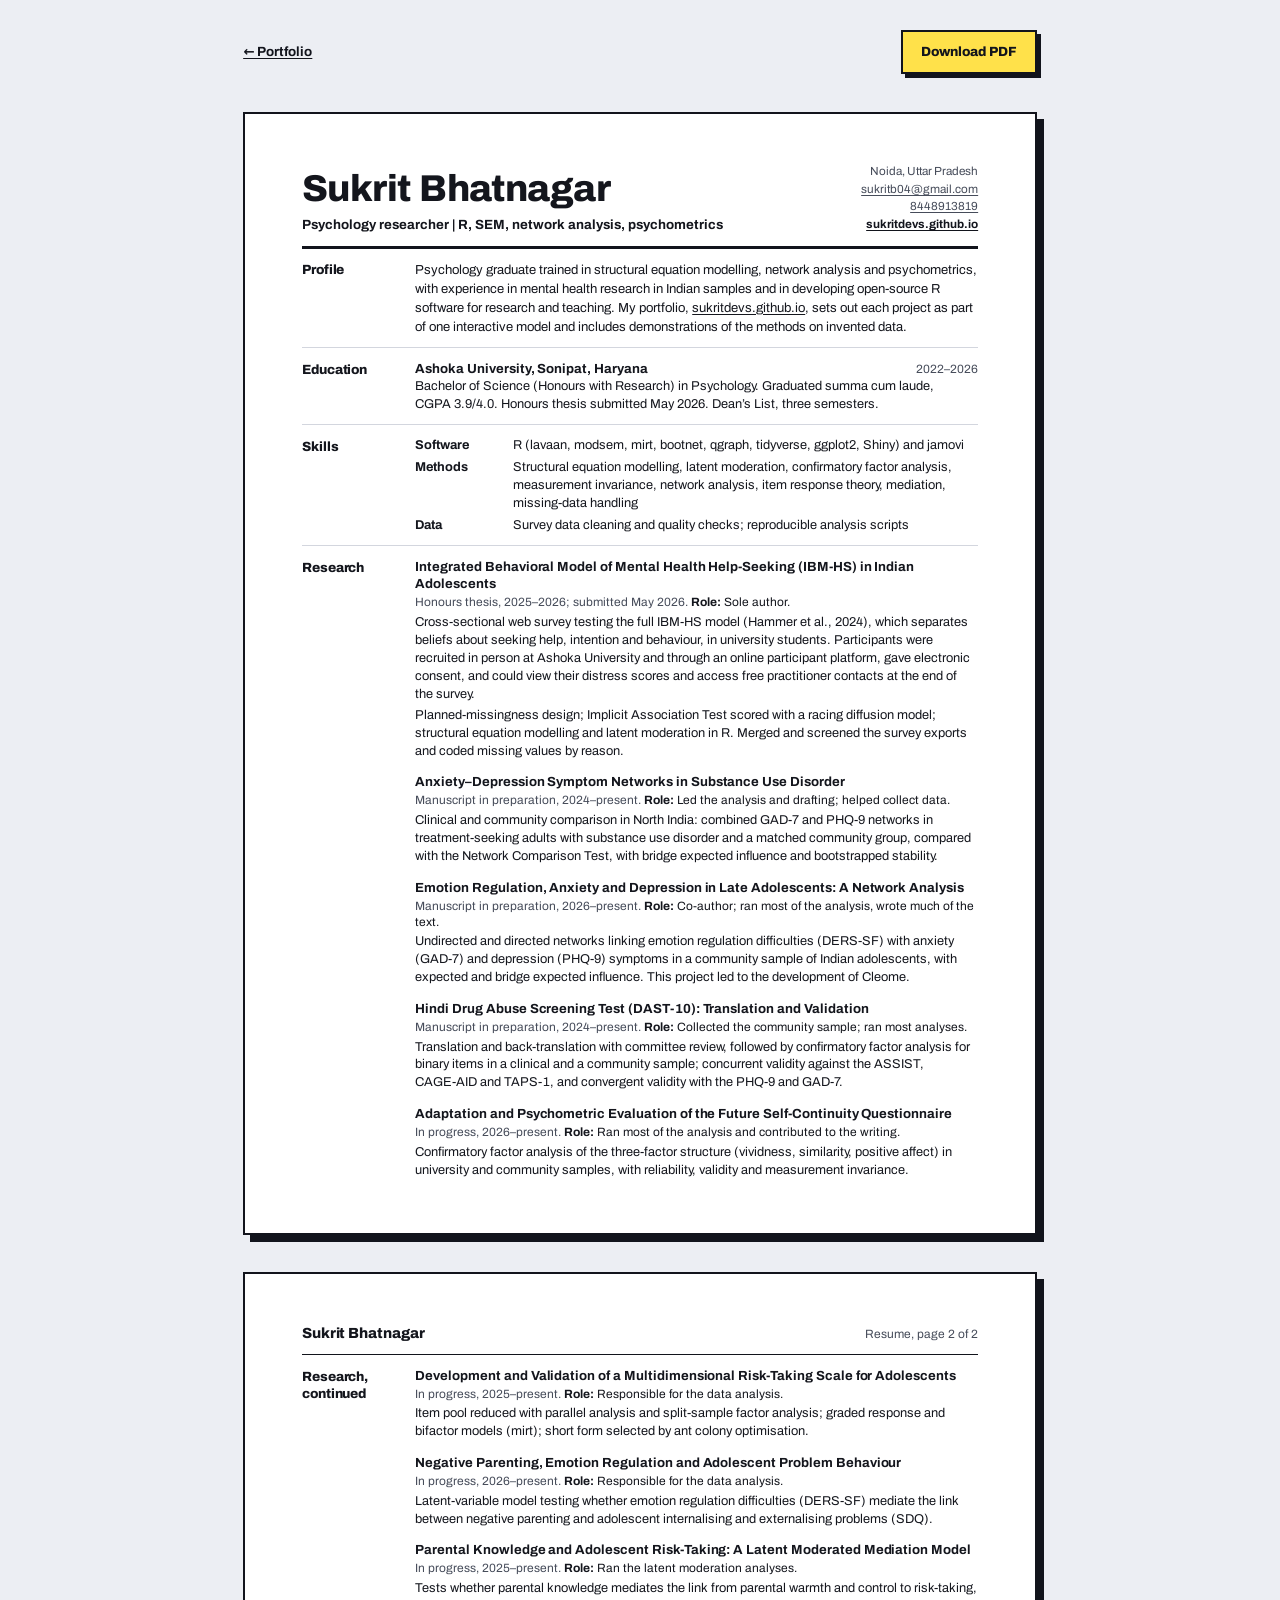
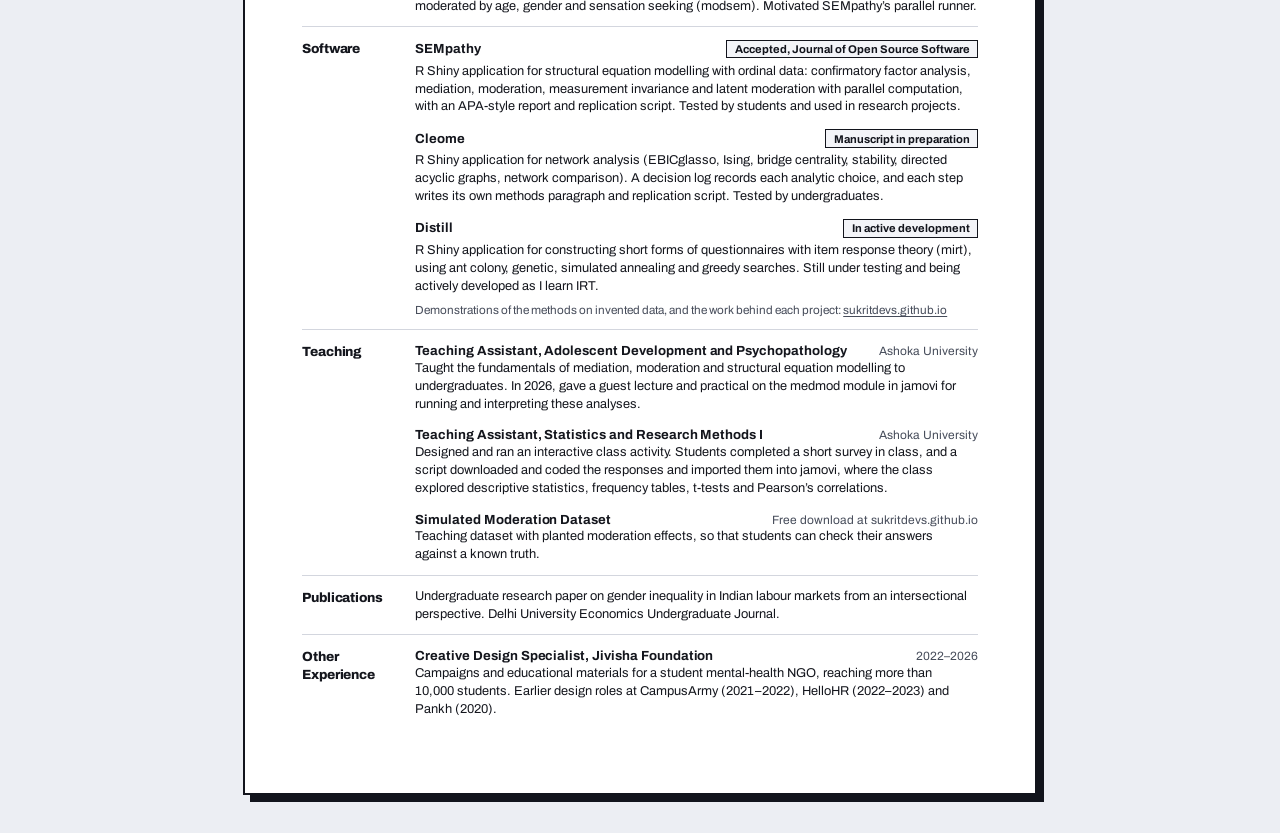
==== resume/index.html @ bdaf333e "Add the resume as a page of the site with a PDF download, and point every Resume link at it" ====
<!doctype html>
<html lang="en-IN">
<head>
<meta charset="utf-8">
<meta name="viewport" content="width=device-width, initial-scale=1">
<title>Sukrit Bhatnagar: Resume</title>
<!--
  A4 resume, two pages. To make a PDF: open in Chrome, Edge or Brave, Print, destination "Save as PDF",
  paper size A4, margins "None", and "Background graphics" on. The font (Archivo, as on the portfolio site)
  is embedded as a static font, so the file works offline and the PDF text stays selectable.
-->
<style id="fonts">@font-face{font-family:'Archivo';font-weight:400;font-style:normal;font-display:block;src:url([data-uri]) format('woff2')}
@font-face{font-family:'Archivo';font-weight:700;font-style:normal;font-display:block;src:url([data-uri]) format('woff2')}
@font-face{font-family:'Archivo';font-weight:800;font-style:normal;font-display:block;src:url([data-uri]) format('woff2')}
</style>
<style>
  :root{
    color-scheme:light;
    --ink:#12141C; --fg:#14161D; --muted:#464C5A; --line:#D3D6DE; --paper:#ECEEF3;
    --sans:'Archivo','Segoe UI',system-ui,-apple-system,Arial,sans-serif;
  }
  @page{size:A4;margin:0}
  *{box-sizing:border-box}
  html{-webkit-print-color-adjust:exact;print-color-adjust:exact}
  body{margin:0;background:var(--paper);color:var(--fg);font-family:var(--sans);font-weight:400;
       font-size:9.6pt;line-height:1.4;font-kerning:normal;text-rendering:optimizeLegibility;-webkit-font-smoothing:antialiased}

  /* Each sheet is one A4 page. On screen the sheets float on the paper colour with the site's hard shadow. */
  .sheet{width:210mm;height:297mm;margin:10mm auto;padding:13mm 15mm 6mm;background:#fff;overflow:hidden;
         border:2.5px solid var(--ink);box-shadow:7px 7px 0 var(--ink)}
  @media print{
    body{background:#fff}
    .sheet{margin:0;border:0;box-shadow:none;height:296mm;break-after:page}
    .sheet:last-child{break-after:auto}
  }
  @media screen and (max-width:820px){ .sheet{width:auto;height:auto;margin:0 0 6mm;border:0;box-shadow:none;padding:16px;overflow:visible} }

  a{color:inherit;text-decoration:underline;text-decoration-thickness:.6pt;text-underline-offset:1.6pt}
  p,ul,h1,h2,h3,dl,dd,address{margin:0}
  b,strong{font-weight:700}
  .nb{white-space:nowrap}

  /* On screen only: a way back and the PDF download. Not printed, so the A4 pages are unchanged. */
  .tools{width:210mm;margin:8mm auto 0;display:flex;justify-content:space-between;align-items:center;gap:12px;font-size:10pt}
  .tools a{display:inline-flex;align-items:center;min-height:44px;font-weight:700;color:var(--ink)}
  .tools .dl{padding:0 18px;background:#FFE14A;border:2.5px solid var(--ink);box-shadow:4px 4px 0 var(--ink);text-decoration:none;font-weight:800}
  .tools .dl:hover,.tools .dl:focus-visible{transform:translate(-1px,-1px);box-shadow:5px 5px 0 var(--ink)}
  @media print{.tools{display:none}}
  @media screen and (max-width:820px){.tools{width:auto;padding:12px 16px 10px}}

  /* Header (page 1) */
  .top{display:grid;grid-template-columns:1fr auto;gap:0 8mm;align-items:end;padding-bottom:3.2mm;border-bottom:2.4pt solid var(--ink)}
  h1{font-weight:800;font-size:28pt;line-height:1;letter-spacing:-.015em;word-spacing:.06em}
  .aim{margin-top:2.4mm;font-weight:700;font-size:10pt;line-height:1.25}
  address{font-style:normal;text-align:right;font-size:8.8pt;line-height:1.5;color:var(--muted)}

  /* Running header (page 2) */
  .run{display:flex;justify-content:space-between;align-items:baseline;padding-bottom:2.6mm;border-bottom:1.2pt solid var(--ink);font-size:9pt}
  .run b{font-weight:800;font-size:11pt;letter-spacing:-.005em}
  .run span{color:var(--muted)}

  /* Rows: label in the margin, content beside it. DOM order stays label, then content. */
  .row{display:grid;grid-template-columns:25mm 1fr;column-gap:5mm;padding:3.2mm 0 2.8mm;border-top:.6pt solid var(--line)}
  .top + .row, .run + .row{border-top:0}
  h2{font-weight:800;font-size:10pt;line-height:1.3;padding-top:.2mm;letter-spacing:-.005em}

  .lede{font-size:9.8pt;line-height:1.45}

  .entry{break-inside:avoid}
  .entry + .entry{margin-top:3.4mm}
  h3{font-weight:700;font-size:9.9pt;line-height:1.3;letter-spacing:-.003em}
  /* Status in grey, then the role in full ink so a reader can see what was done by whom. */
  .sub{font-size:9pt;line-height:1.35;margin:.5mm 0 .9mm}
  .sub .st{color:var(--muted)}
  .desc{text-wrap:pretty}
  .desc + .desc{margin-top:.9mm}
  .head{display:flex;justify-content:space-between;align-items:baseline;gap:5mm}
  .when{color:var(--muted);font-size:9pt;white-space:nowrap}
  /* a status tag on a software entry: boxed, in full ink, so a reader sees the stage at a glance */
  .head:has(.tag){margin-bottom:1.2mm}
  .when.tag{color:var(--ink);font-weight:700;font-size:8.4pt;line-height:1.25;padding:.35mm 2mm;border:.7pt solid var(--ink);background:#F3F4F8}
  address a[href*="github.io"]{font-weight:700;color:var(--ink)}

  .skills{display:grid;grid-template-columns:23mm 1fr;gap:1mm 3mm}
  .skills dt{font-weight:700}
  .note{font-size:8.8pt;color:var(--muted);margin-top:1.6mm}

  @media screen and (max-width:820px){
    .top{grid-template-columns:1fr;gap:3mm 0}
    address{text-align:left}
    .row{grid-template-columns:1fr;row-gap:1.5mm}
    .skills{grid-template-columns:30mm 1fr}
    .head{flex-direction:column;gap:.4mm}
    .when{white-space:normal}
    h1{font-size:24pt}
    .run{flex-direction:column}
  }
</style>
</head>
<body>

<nav class="tools" aria-label="Resume options">
  <a href="../">&larr; Portfolio</a>
  <a class="dl" href="../downloads/Sukrit%20Research%20Assistant%2BTeaching%20Resume.pdf" download="Sukrit Research Assistant+Teaching Resume.pdf">Download PDF</a>
</nav>

<!-- ============================ PAGE 1 ============================ -->
<main class="sheet" id="p1">

  <header class="top">
    <div>
      <h1>Sukrit Bhatnagar</h1>
      <p class="aim">Psychology researcher | R, SEM, network analysis, psychometrics</p>
    </div>
    <address>
      Noida, Uttar Pradesh<br>
      <a href="mailto:sukritb04@gmail.com">sukritb04@gmail.com</a><br>
      <a href="tel:+918448913819">8448913819</a><br>
      <a href="https://sukritdevs.github.io">sukritdevs.github.io</a>
    </address>
  </header>

  <section class="row" aria-labelledby="s-profile">
    <h2 id="s-profile">Profile</h2>
    <p class="lede">Psychology graduate trained in structural equation modelling, network analysis and psychometrics, with experience in mental health research in Indian samples and in developing open-source R software for research and teaching. My portfolio, <a href="https://sukritdevs.github.io">sukritdevs.github.io</a>, sets out each project as part of one interactive model and includes demonstrations of the methods on invented data.</p>
  </section>

  <section class="row" aria-labelledby="s-edu">
    <h2 id="s-edu">Education</h2>
    <article class="entry">
      <div class="head"><h3>Ashoka University, Sonipat, Haryana</h3><span class="when">2022–2026</span></div>
      <p class="desc">Bachelor of Science (Honours with Research) in Psychology. Graduated summa cum laude, <span class="nb">CGPA 3.9/4.0</span>. Honours thesis submitted May 2026. Dean’s List, three semesters.</p>
    </article>
  </section>

  <section class="row" aria-labelledby="s-skills">
    <h2 id="s-skills">Skills</h2>
    <dl class="skills">
      <dt>Software</dt><dd>R (lavaan, modsem, mirt, bootnet, qgraph, tidyverse, ggplot2, Shiny) and jamovi</dd>
      <dt>Methods</dt><dd>Structural equation modelling, latent moderation, confirmatory factor analysis, measurement invariance, network analysis, item response theory, mediation, missing-data handling</dd>
      <dt>Data</dt><dd>Survey data cleaning and quality checks; reproducible analysis scripts</dd>
    </dl>
  </section>

  <section class="row" aria-labelledby="s-res">
    <h2 id="s-res">Research</h2>
    <div>
      <article class="entry">
        <h3>Integrated Behavioral Model of Mental Health Help-Seeking (<span class="nb">IBM-HS</span>) in Indian Adolescents</h3>
        <p class="sub"><span class="st">Honours thesis, 2025–2026; submitted May 2026.</span> <b>Role:</b> Sole author.</p>
        <p class="desc">Cross-sectional web survey testing the full <span class="nb">IBM-HS</span> model (Hammer et al., 2024), which separates beliefs about seeking help, intention and behaviour, in university students. Participants were recruited in person at Ashoka University and through an online participant platform, gave electronic consent, and could view their distress scores and access free practitioner contacts at the end of the survey.</p>
        <p class="desc">Planned-missingness design; Implicit Association Test scored with a racing diffusion model; structural equation modelling and latent moderation in R. Merged and screened the survey exports and coded missing values by reason.</p>
      </article>

      <article class="entry">
        <h3>Anxiety–Depression Symptom Networks in Substance Use Disorder</h3>
        <p class="sub"><span class="st">Manuscript in preparation, 2024–present.</span> <b>Role:</b> Led the analysis and drafting; helped collect data.</p>
        <p class="desc">Clinical and community comparison in North India: combined <span class="nb">GAD-7</span> and <span class="nb">PHQ-9</span> networks in treatment-seeking adults with substance use disorder and a matched community group, compared with the Network Comparison Test, with bridge expected influence and bootstrapped stability.</p>
      </article>

      <article class="entry">
        <h3>Emotion Regulation, Anxiety and Depression in Late Adolescents: A Network Analysis</h3>
        <p class="sub"><span class="st">Manuscript in preparation, 2026–present.</span> <b>Role:</b> Co-author; ran most of the analysis, wrote much of the text.</p>
        <p class="desc">Undirected and directed networks linking emotion regulation difficulties (<span class="nb">DERS-SF</span>) with anxiety (<span class="nb">GAD-7</span>) and depression (<span class="nb">PHQ-9</span>) symptoms in a community sample of Indian adolescents, with expected and bridge expected influence. This project led to the development of Cleome.</p>
      </article>

      <article class="entry">
        <h3>Hindi Drug Abuse Screening Test (<span class="nb">DAST-10</span>): Translation and Validation</h3>
        <p class="sub"><span class="st">Manuscript in preparation, 2024–present.</span> <b>Role:</b> Collected the community sample; ran most analyses.</p>
        <p class="desc">Translation and back-translation with committee review, followed by confirmatory factor analysis for binary items in a clinical and a community sample; concurrent validity against the ASSIST, <span class="nb">CAGE-AID</span> and <span class="nb">TAPS-1</span>, and convergent validity with the <span class="nb">PHQ-9</span> and <span class="nb">GAD-7</span>.</p>
      </article>

      <article class="entry">
        <h3>Adaptation and Psychometric Evaluation of the Future Self-Continuity Questionnaire</h3>
        <p class="sub"><span class="st">In progress, 2026–present.</span> <b>Role:</b> Ran most of the analysis and contributed to the writing.</p>
        <p class="desc">Confirmatory factor analysis of the three-factor structure (vividness, similarity, positive affect) in university and community samples, with reliability, validity and measurement invariance.</p>
      </article>
    </div>
  </section>

</main>

<!-- ============================ PAGE 2 ============================ -->
<main class="sheet" id="p2">

  <header class="run"><b>Sukrit Bhatnagar</b><span>Resume, page 2 of 2</span></header>

  <section class="row" aria-labelledby="s-res2">
    <h2 id="s-res2">Research, continued</h2>
    <div>
      <article class="entry">
        <h3>Development and Validation of a Multidimensional Risk-Taking Scale for Adolescents</h3>
        <p class="sub"><span class="st">In progress, 2025–present.</span> <b>Role:</b> Responsible for the data analysis.</p>
        <p class="desc">Item pool reduced with parallel analysis and split-sample factor analysis; graded response and bifactor models (mirt); short form selected by ant colony optimisation.</p>
      </article>

      <article class="entry">
        <h3>Negative Parenting, Emotion Regulation and Adolescent Problem Behaviour</h3>
        <p class="sub"><span class="st">In progress, 2026–present.</span> <b>Role:</b> Responsible for the data analysis.</p>
        <p class="desc">Latent-variable model testing whether emotion regulation difficulties (<span class="nb">DERS-SF</span>) mediate the link between negative parenting and adolescent internalising and externalising problems (SDQ).</p>
      </article>

      <article class="entry">
        <h3>Parental Knowledge and Adolescent Risk-Taking: A Latent Moderated Mediation Model</h3>
        <p class="sub"><span class="st">In progress, 2025–present.</span> <b>Role:</b> Ran the latent moderation analyses.</p>
        <p class="desc">Tests whether parental knowledge mediates the link from parental warmth and control to <span class="nb">risk-taking</span>, moderated by age, gender and sensation seeking (modsem). Motivated SEMpathy’s parallel runner.</p>
      </article>
    </div>
  </section>

  <section class="row" aria-labelledby="s-soft">
    <h2 id="s-soft">Software</h2>
    <div>
      <article class="entry">
        <div class="head"><h3>SEMpathy</h3><span class="when tag">Accepted, Journal of Open Source Software</span></div>
        <p class="desc">R Shiny application for structural equation modelling with ordinal data: confirmatory factor analysis, mediation, moderation, measurement invariance and latent moderation with parallel computation, with an APA-style report and replication script. Tested by students and used in research projects.</p>
      </article>
      <article class="entry">
        <div class="head"><h3>Cleome</h3><span class="when tag">Manuscript in preparation</span></div>
        <p class="desc">R Shiny application for network analysis (EBICglasso, Ising, bridge centrality, stability, directed acyclic graphs, network comparison). A decision log records each analytic choice, and each step writes its own methods paragraph and replication script. Tested by undergraduates.</p>
      </article>
      <article class="entry">
        <div class="head"><h3>Distill</h3><span class="when tag">In active development</span></div>
        <p class="desc">R Shiny application for constructing short forms of questionnaires with item response theory (mirt), using ant colony, genetic, simulated annealing and greedy searches. Still under testing and being actively developed as I learn IRT.</p>
      </article>
      <p class="note">Demonstrations of the methods on invented data, and the work behind each project: <a href="https://sukritdevs.github.io">sukritdevs.github.io</a></p>
    </div>
  </section>

  <section class="row" aria-labelledby="s-teach">
    <h2 id="s-teach">Teaching</h2>
    <div>
      <article class="entry">
        <div class="head"><h3>Teaching Assistant, Adolescent Development and Psychopathology</h3><span class="when">Ashoka University</span></div>
        <p class="desc">Taught the fundamentals of mediation, moderation and structural equation modelling to undergraduates. In 2026, gave a guest lecture and practical on the medmod module in jamovi for running and interpreting these analyses.</p>
      </article>
      <article class="entry">
        <div class="head"><h3>Teaching Assistant, Statistics and Research Methods I</h3><span class="when">Ashoka University</span></div>
        <p class="desc">Designed and ran an interactive class activity. Students completed a short survey in class, and a script downloaded and coded the responses and imported them into jamovi, where the class explored descriptive statistics, frequency tables, t-tests and Pearson’s correlations.</p>
      </article>
      <article class="entry">
        <div class="head"><h3>Simulated Moderation Dataset</h3><span class="when">Free download at sukritdevs.github.io</span></div>
        <p class="desc">Teaching dataset with planted moderation effects, so that students can check their answers against a known truth.</p>
      </article>
    </div>
  </section>

  <section class="row" aria-labelledby="s-pub">
    <h2 id="s-pub">Publications</h2>
    <article class="entry">
      <p class="desc">Undergraduate research paper on gender inequality in Indian labour markets from an intersectional perspective. Delhi University Economics Undergraduate Journal.</p>
    </article>
  </section>

  <section class="row" aria-labelledby="s-other">
    <h2 id="s-other">Other Experience</h2>
    <article class="entry">
      <div class="head"><h3>Creative Design Specialist, Jivisha Foundation</h3><span class="when">2022–2026</span></div>
      <p class="desc">Campaigns and educational materials for a student mental-health NGO, reaching more than 10,000 students. Earlier design roles at CampusArmy (2021–2022), HelloHR (2022–2023) and Pankh (2020).</p>
    </article>
  </section>

</main>

</body>
</html>
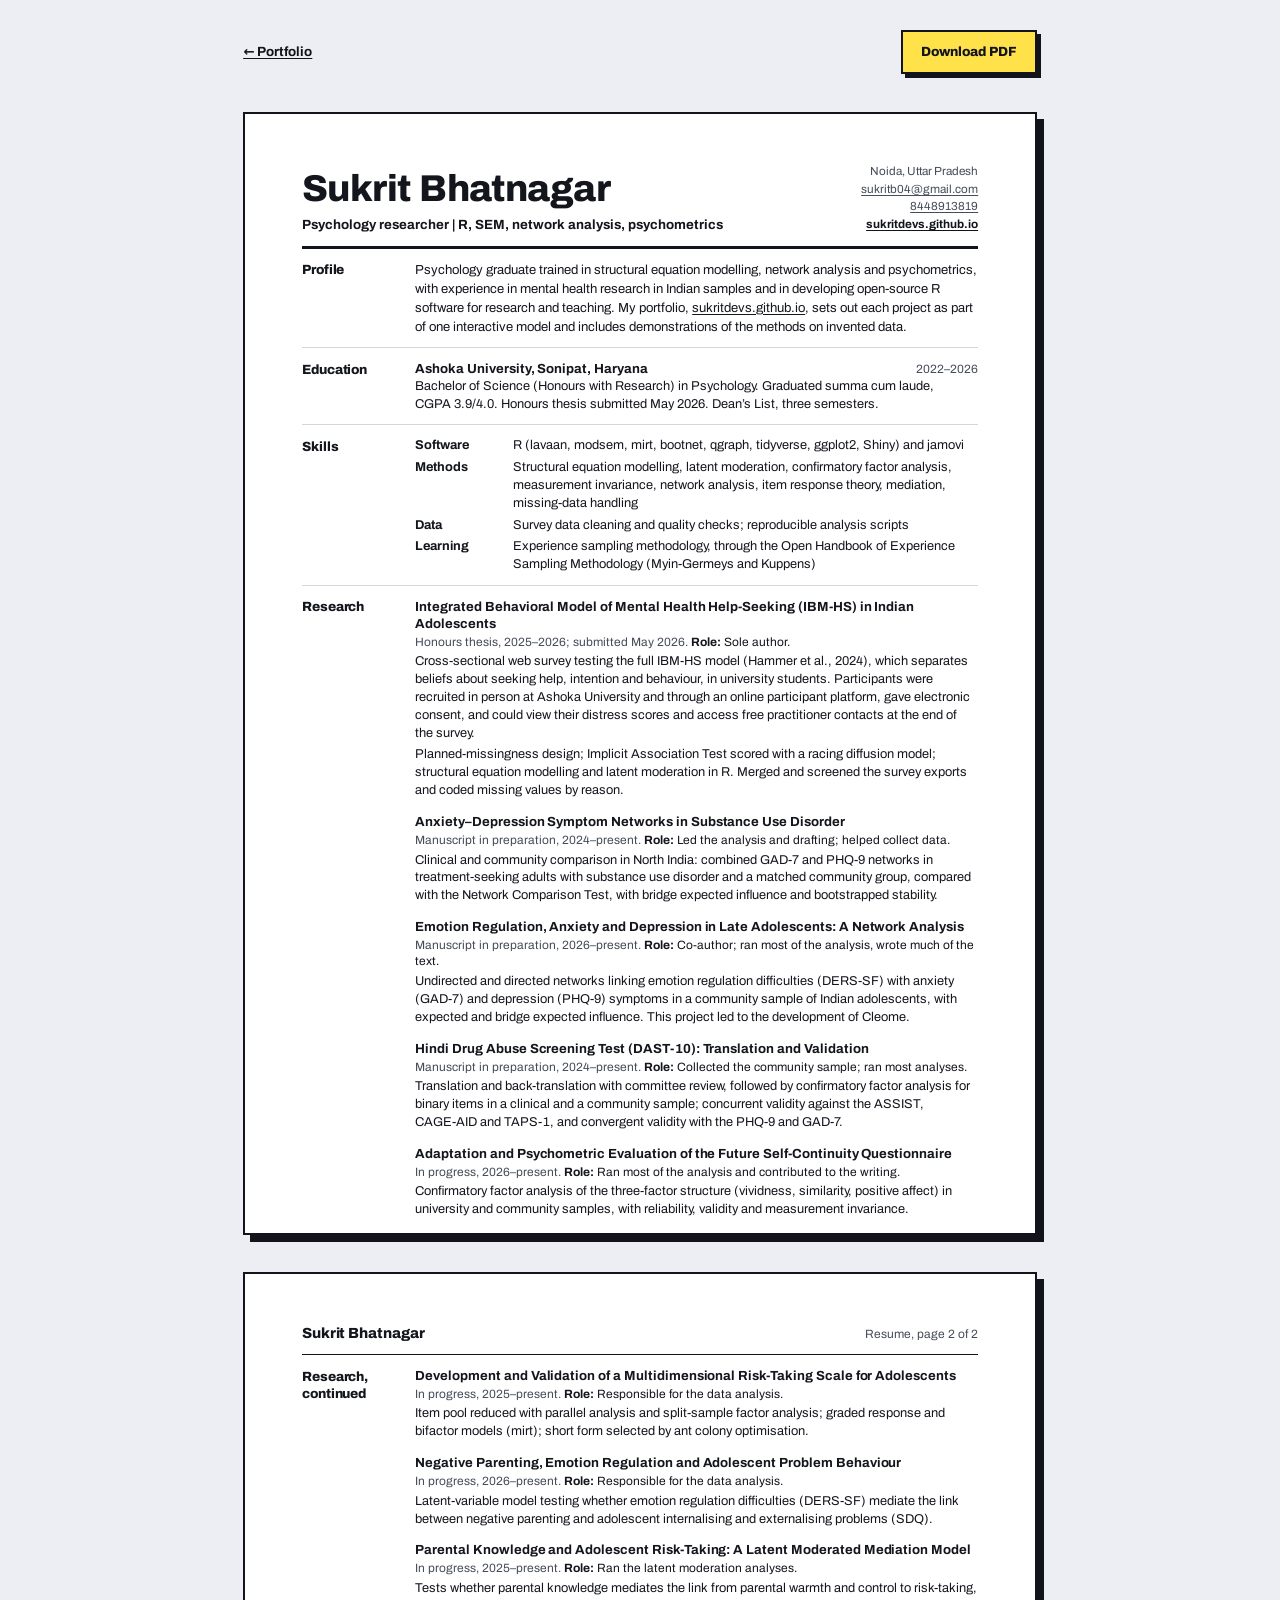
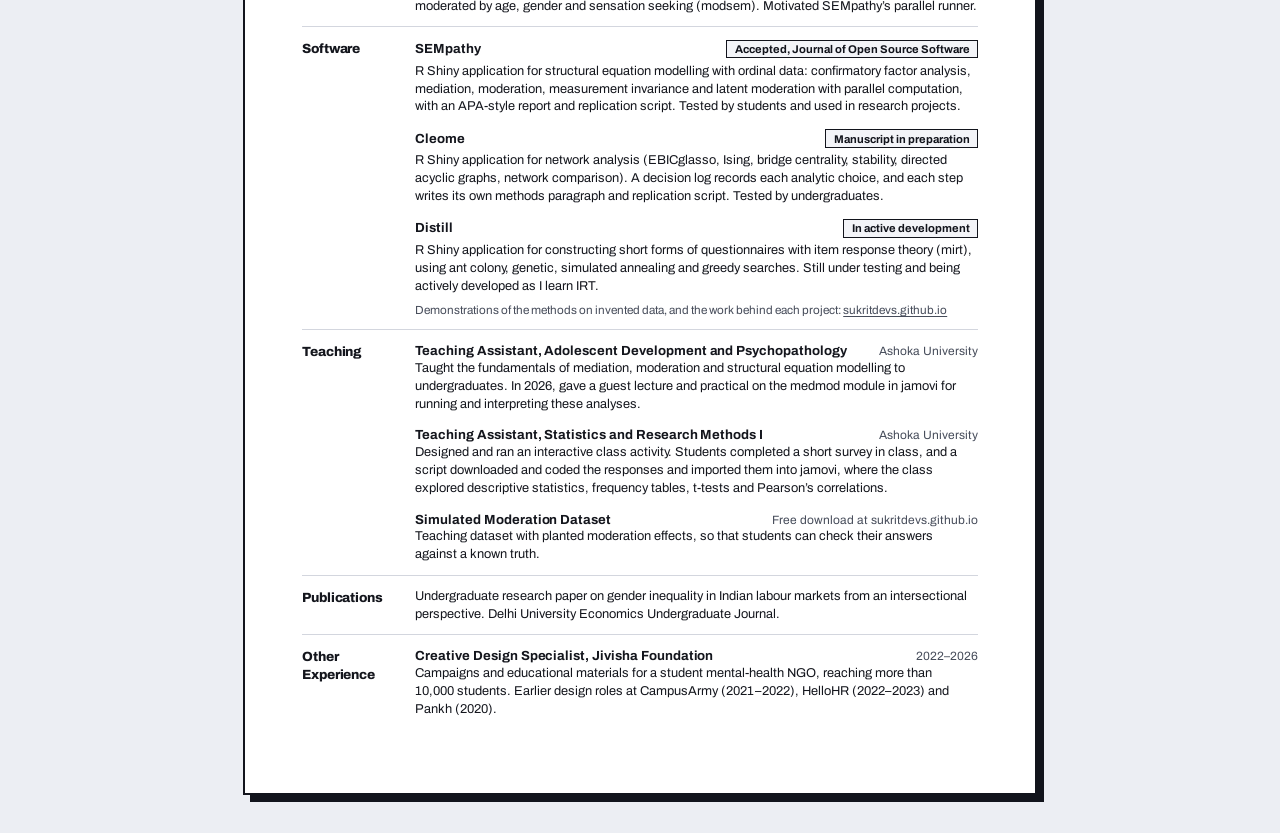
==== commit bc9b7381: "Add a Learning row to the resume for the experience sampling handbook" ====
--- a/resume/index.html
+++ b/resume/index.html
@@ -139,6 +139,7 @@
       <dt>Software</dt><dd>R (lavaan, modsem, mirt, bootnet, qgraph, tidyverse, ggplot2, Shiny) and jamovi</dd>
       <dt>Methods</dt><dd>Structural equation modelling, latent moderation, confirmatory factor analysis, measurement invariance, network analysis, item response theory, mediation, missing-data handling</dd>
       <dt>Data</dt><dd>Survey data cleaning and quality checks; reproducible analysis scripts</dd>
+      <dt>Learning</dt><dd>Experience sampling methodology, through the Open Handbook of Experience Sampling Methodology (Myin-Germeys and Kuppens)</dd>
     </dl>
   </section>
 
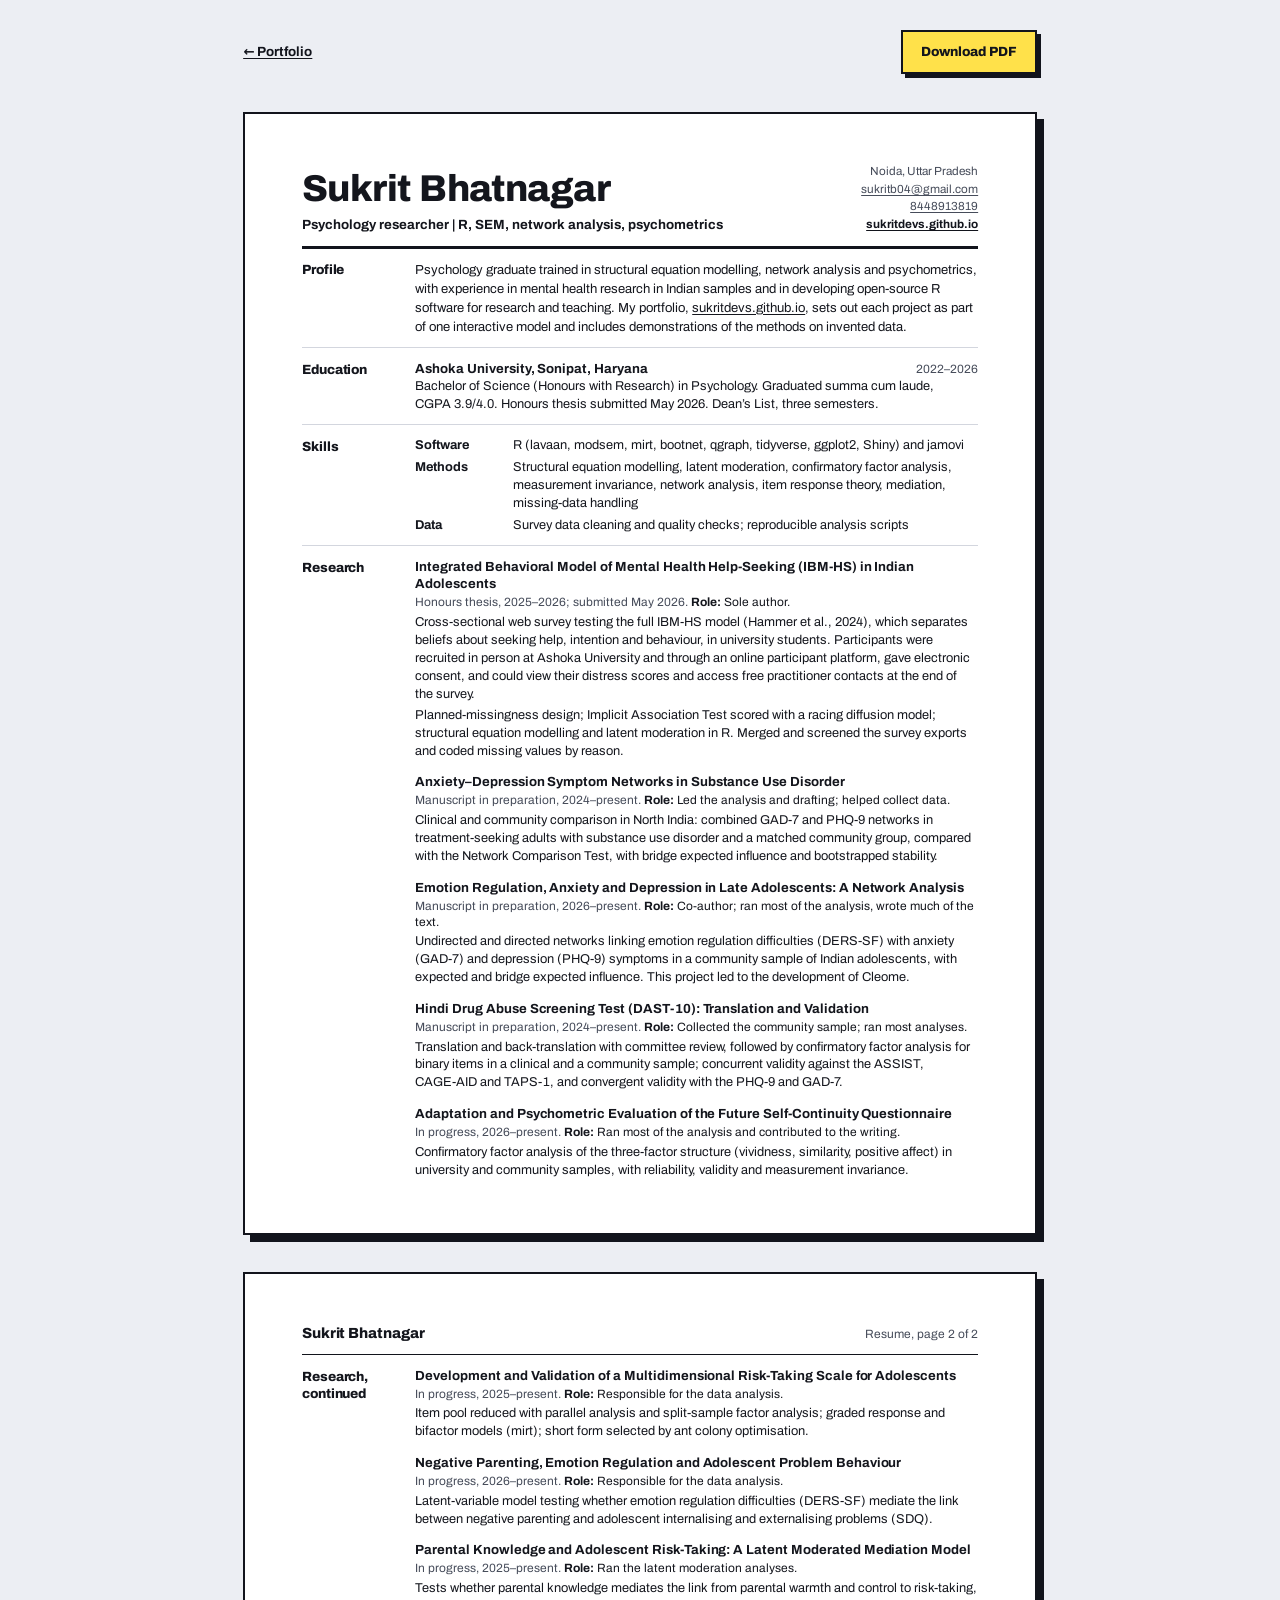
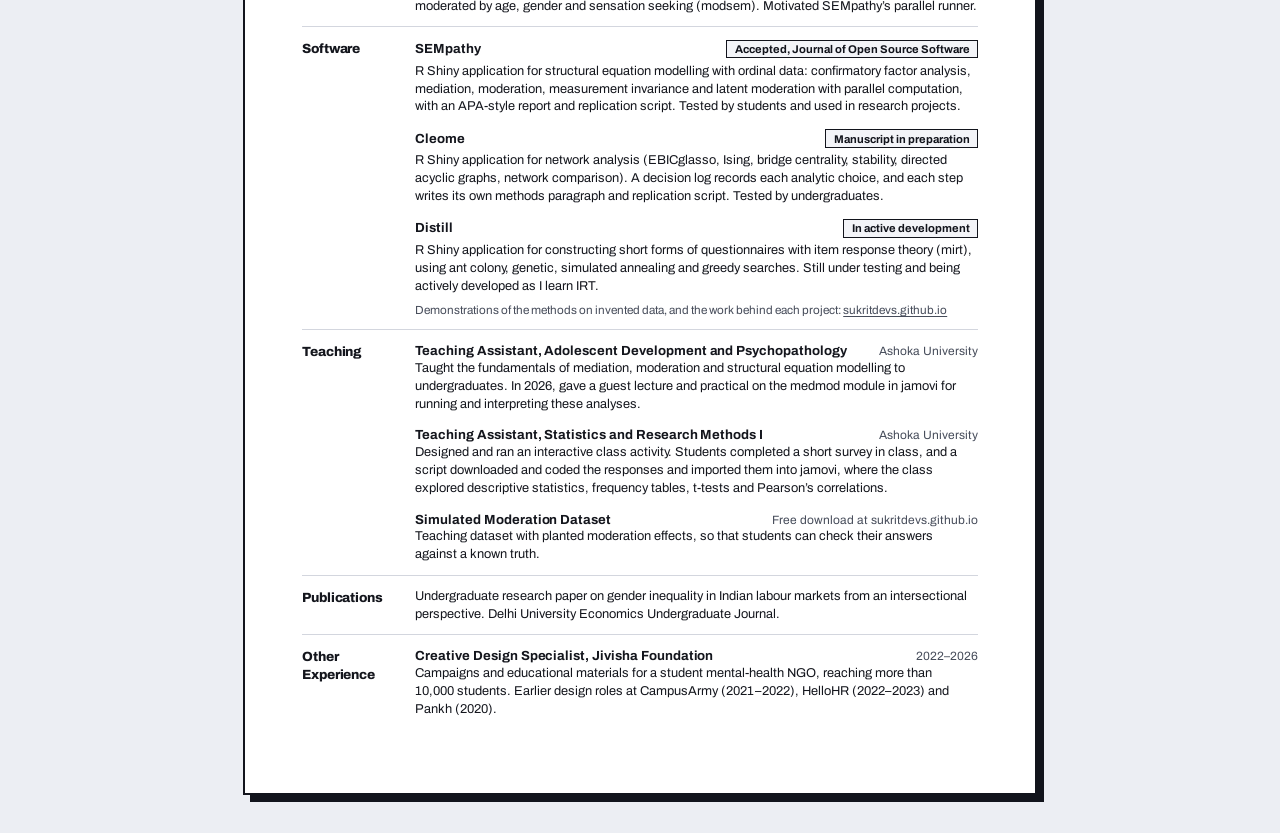
==== commit 8c0fc07f: "Revert "Add a Learning row to the resume for the experience sampling handbook" This reverts commit b" ====
--- a/resume/index.html
+++ b/resume/index.html
@@ -139,7 +139,6 @@
       <dt>Software</dt><dd>R (lavaan, modsem, mirt, bootnet, qgraph, tidyverse, ggplot2, Shiny) and jamovi</dd>
       <dt>Methods</dt><dd>Structural equation modelling, latent moderation, confirmatory factor analysis, measurement invariance, network analysis, item response theory, mediation, missing-data handling</dd>
       <dt>Data</dt><dd>Survey data cleaning and quality checks; reproducible analysis scripts</dd>
-      <dt>Learning</dt><dd>Experience sampling methodology, through the Open Handbook of Experience Sampling Methodology (Myin-Germeys and Kuppens)</dd>
     </dl>
   </section>
 
